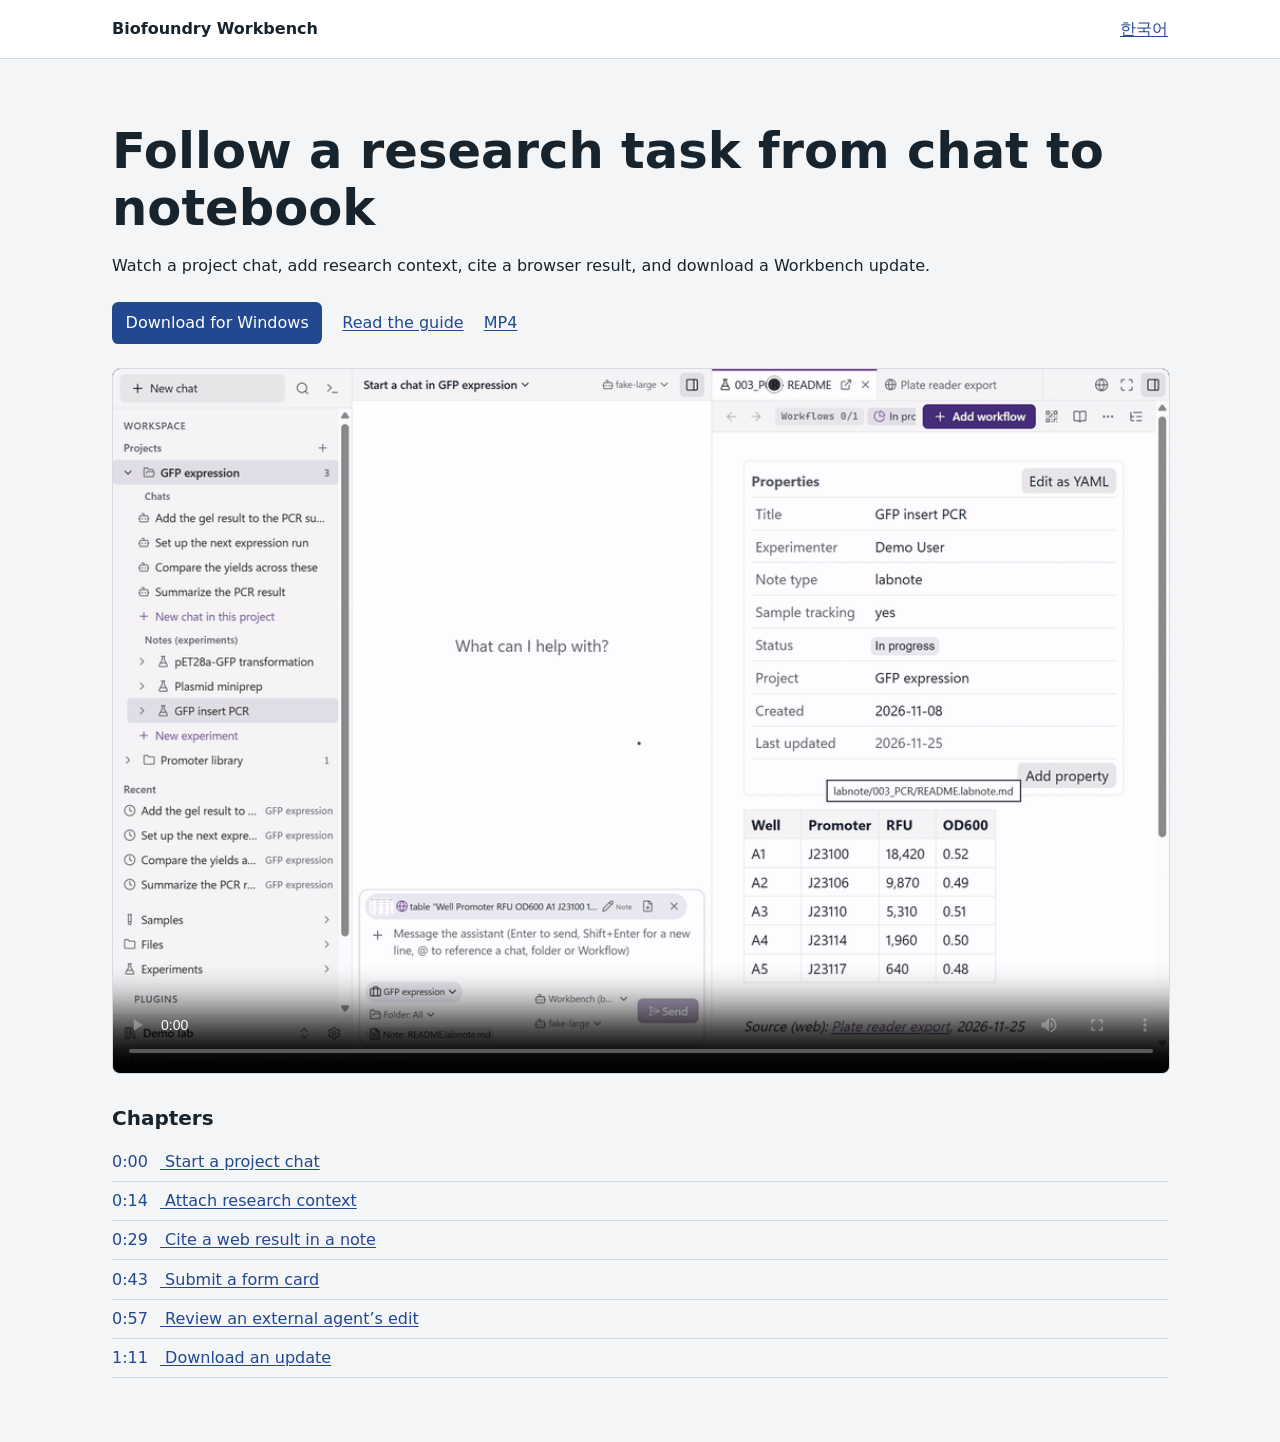
==== index.html @ 6b5b837b "Publish bilingual Workbench walkthroughs" ====
<!doctype html>
<html lang="en">
<head>
  <meta charset="utf-8">
  <meta name="viewport" content="width=device-width, initial-scale=1">
  <meta name="description" content="Watch a project chat, add research context, cite a browser result, and download a Workbench update.">
  <title>Follow a research task from chat to notebook · Biofoundry Workbench</title>
  <link rel="stylesheet" href="guide.css">
</head>
<body>
  <header><strong>Biofoundry Workbench</strong><a href="ko/" lang="ko">한국어</a></header>
  <main>
    <h1>Follow a research task from chat to notebook</h1>
    <p>Watch a project chat, add research context, cite a browser result, and download a Workbench update.</p>
    <nav aria-label="Biofoundry Workbench">
      <a class="download" href="https://github.com/sblabkribb/biofoundry-workbench/releases/latest">Download for Windows</a>
      <a href="https://github.com/sblabkribb/biofoundry-workbench/blob/main/README.md">Read the guide</a>
      <a href="docs/media/research-workflow.en.mp4">MP4</a>
    </nav>
    <video controls playsinline preload="metadata" poster="docs/images/en/project-chat-note-tab.png" width="1000" height="668">
      <source src="docs/media/research-workflow.en.mp4" type="video/mp4">
    </video>
    <h2>Chapters</h2>
    <ol>
      <li><a href="docs/media/research-workflow.en.mp4#t=0"><span>0:00</span> Start a project chat</a></li>
      <li><a href="docs/media/research-workflow.en.mp4#t=14.5"><span>0:14</span> Attach research context</a></li>
      <li><a href="docs/media/research-workflow.en.mp4#t=29"><span>0:29</span> Cite a web result in a note</a></li>
      <li><a href="docs/media/research-workflow.en.mp4#t=43.5"><span>0:43</span> Submit a form card</a></li>
      <li><a href="docs/media/research-workflow.en.mp4#t=56.66"><span>0:57</span> Review an external agent’s edit</a></li>
      <li><a href="docs/media/research-workflow.en.mp4#t=71.16"><span>1:11</span> Download an update</a></li>
    </ol>
  </main>
</body>
</html>
---- guide.css ----
:root {
  color-scheme: light;
  background: #f3f5f6;
  color: #17232d;
  font: 1em/1.6 system-ui, sans-serif;
}

body { margin: 0; }

header {
  display: flex;
  justify-content: space-between;
  gap: 1rem;
  padding: 1rem max(1.25rem, calc((100vw - 66rem) / 2));
  background: #fff;
  border-bottom: 1px solid #d5dce1;
}

main {
  max-width: 66rem;
  padding: clamp(1.5rem, 5vw, 4rem) 1.25rem;
  margin: 0 auto;
}

h1 { font-size: clamp(1.8rem, 5vw, 3.1rem); line-height: 1.15; margin: 0; }
h2 { font-size: 1.25rem; margin: 1.75rem 0 0.5rem; }
a { color: #224890; text-underline-offset: 0.15em; }
a:focus-visible { outline: 2px solid #224890; outline-offset: 4px; }

nav {
  display: flex;
  flex-wrap: wrap;
  align-items: center;
  gap: 0.75rem 1.25rem;
  margin: 1.5rem 0;
}

.download {
  background: #224890;
  color: #fff;
  border-radius: 0.4rem;
  padding: 0.5rem 0.85rem;
  text-decoration: none;
}

video {
  display: block;
  width: 100%;
  height: auto;
  border: 1px solid #d5dce1;
  border-radius: 0.5rem;
  background: #17232d;
}

ol { list-style: none; margin: 0; padding: 0; }
li { border-bottom: 1px solid #d5dce1; }
li a { display: block; padding: 0.4rem 0; }
li span { display: inline-block; min-width: 3rem; font-variant-numeric: tabular-nums; }
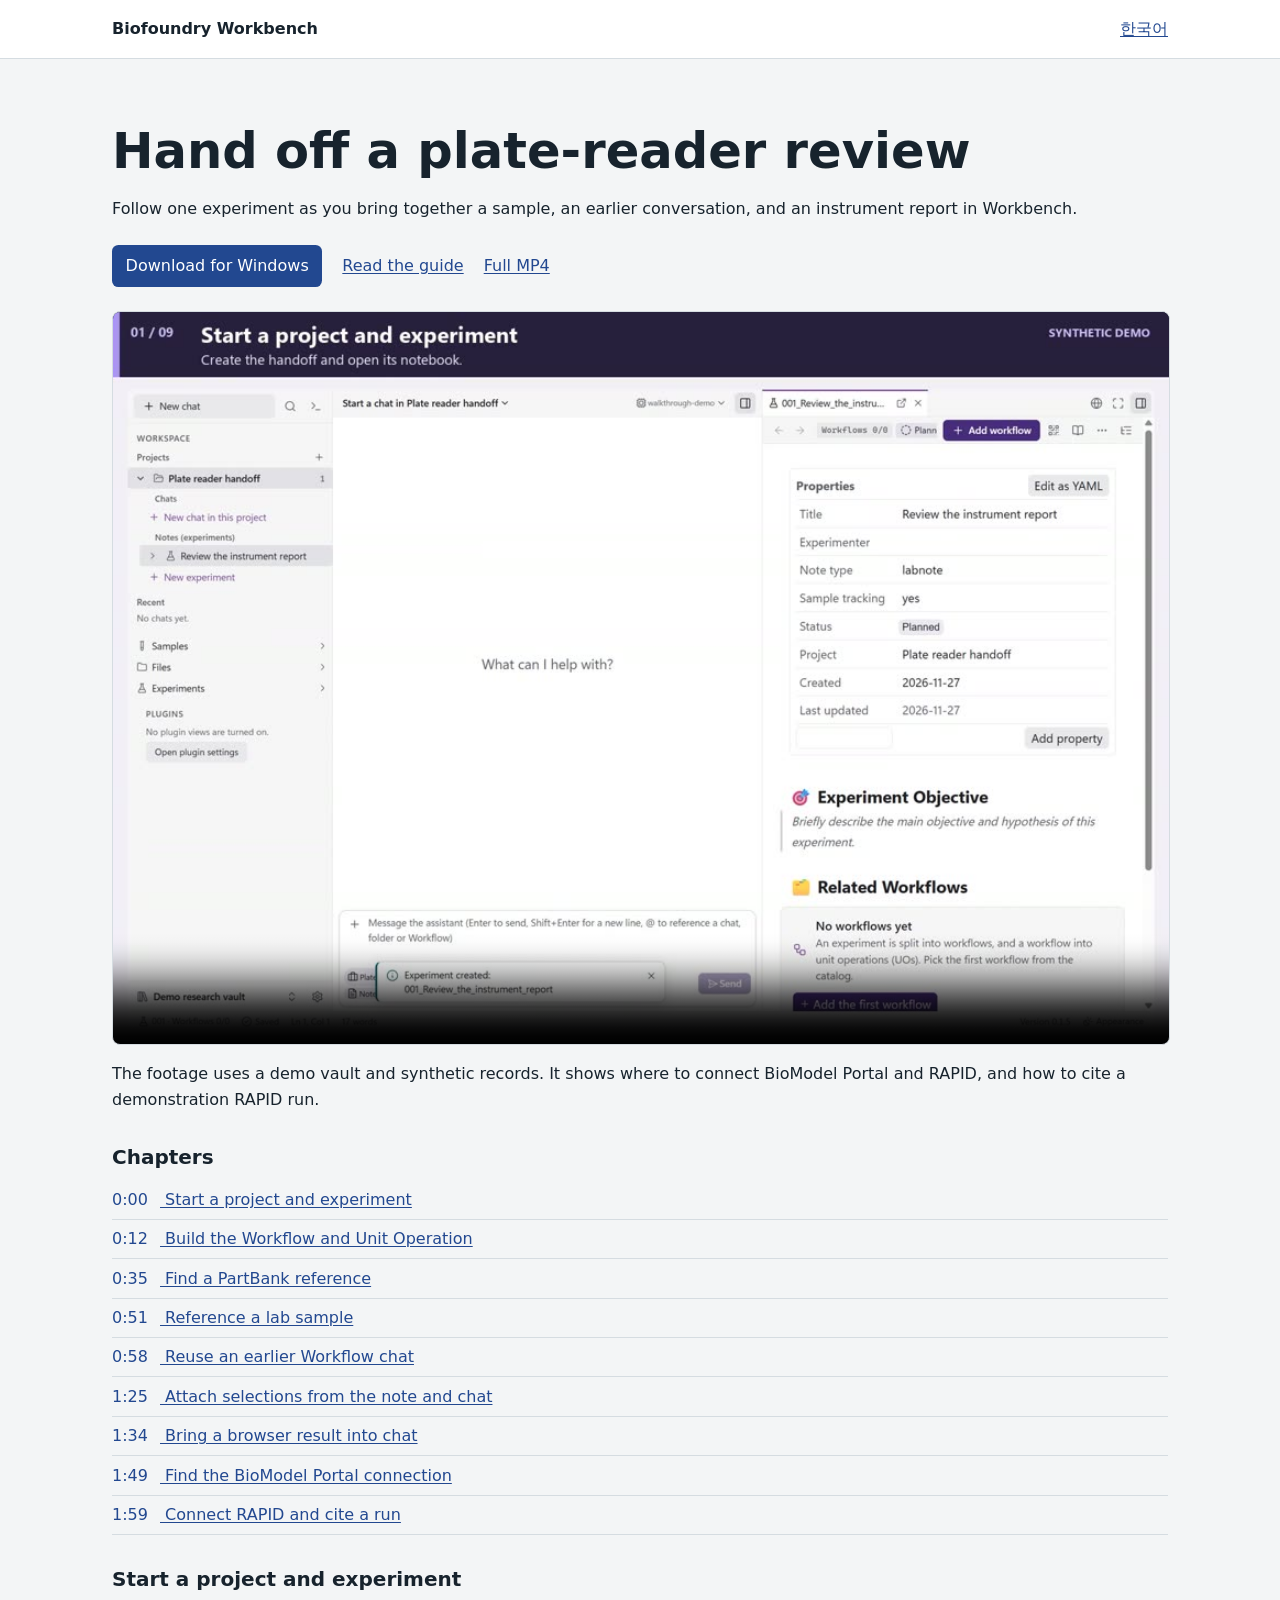
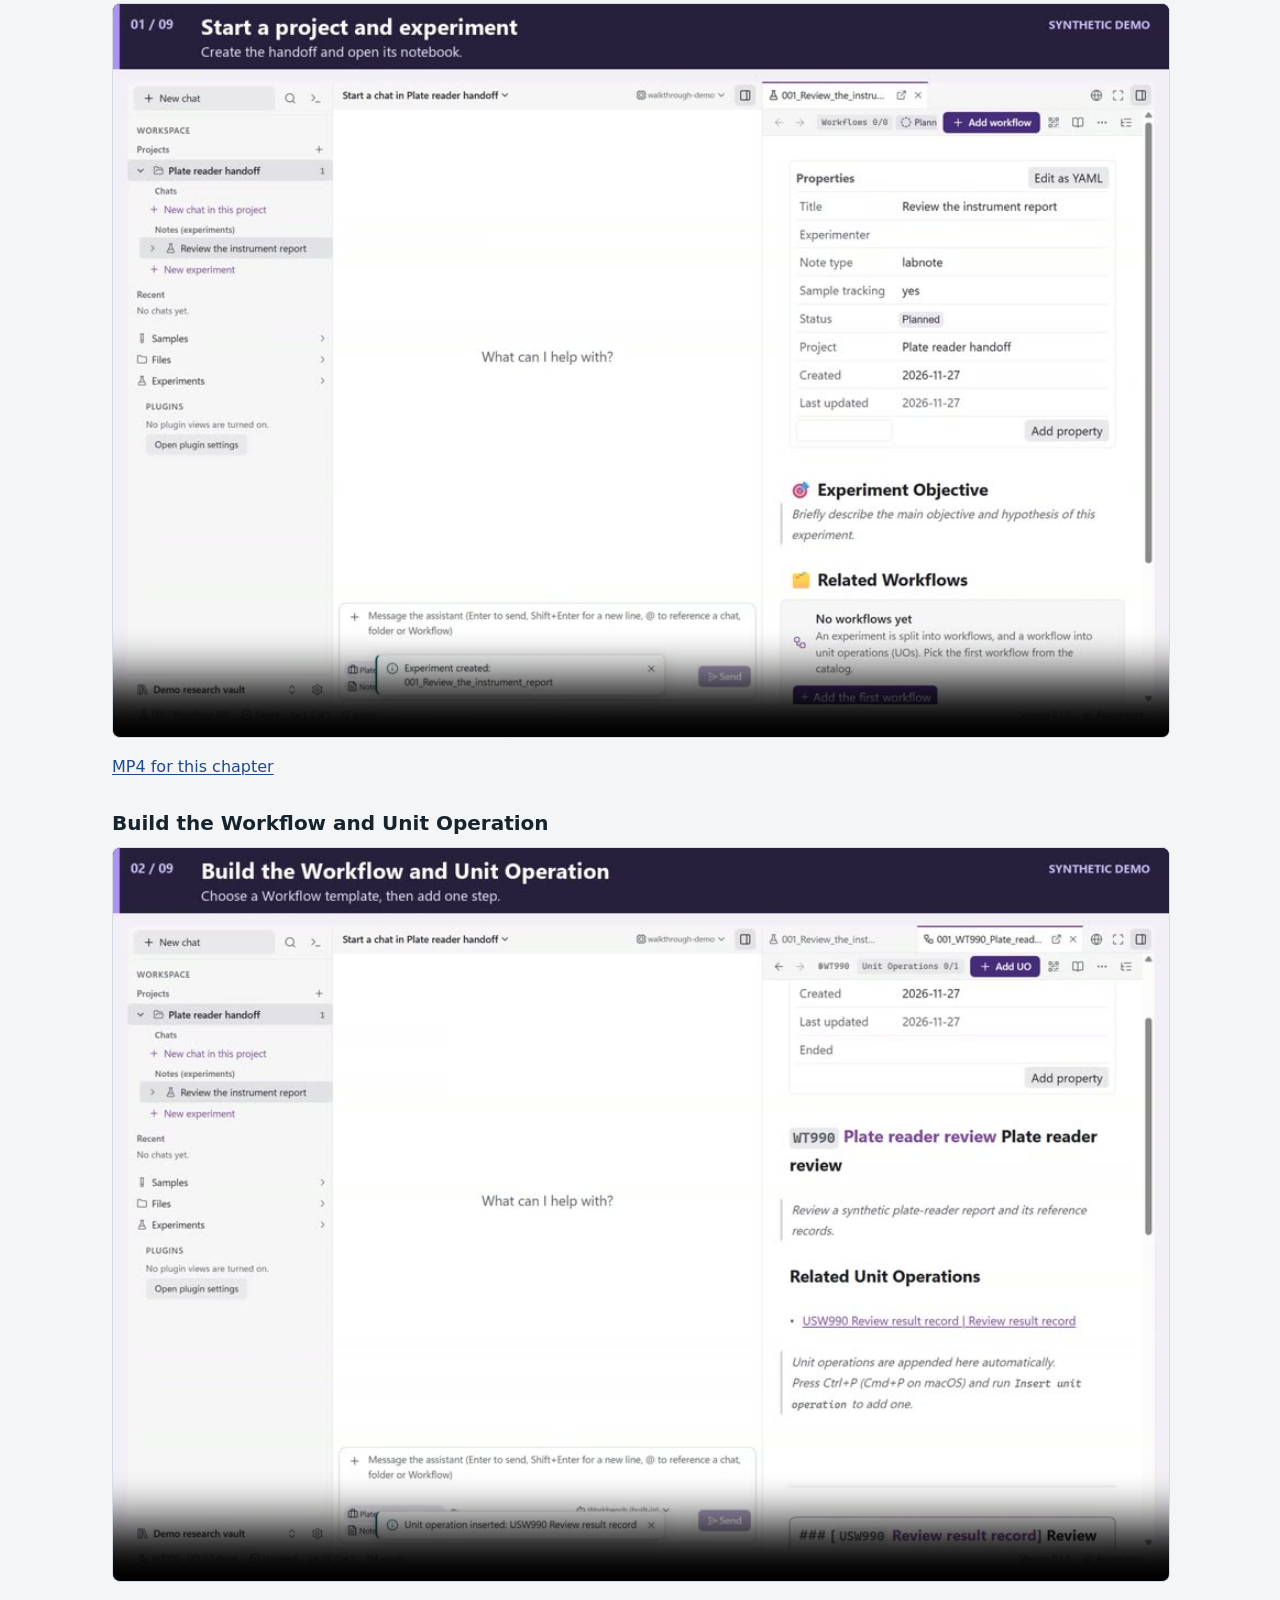
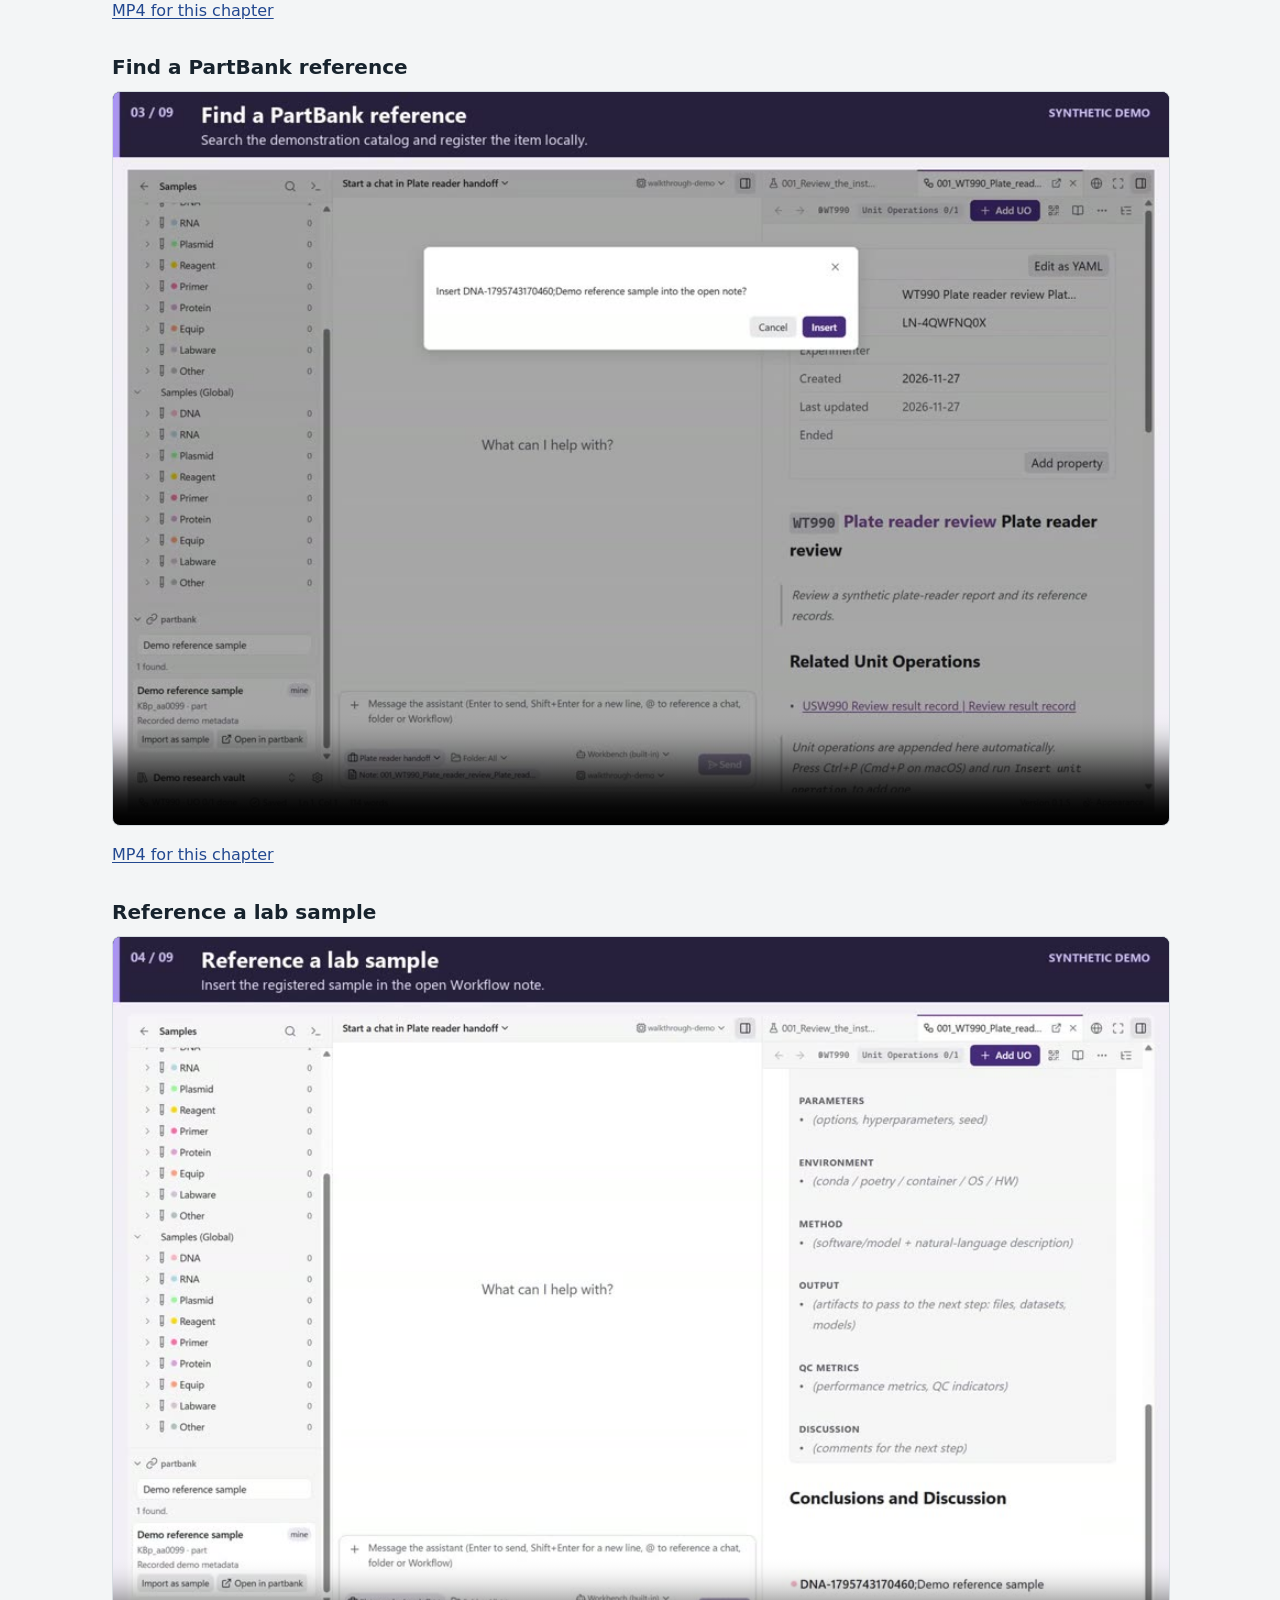
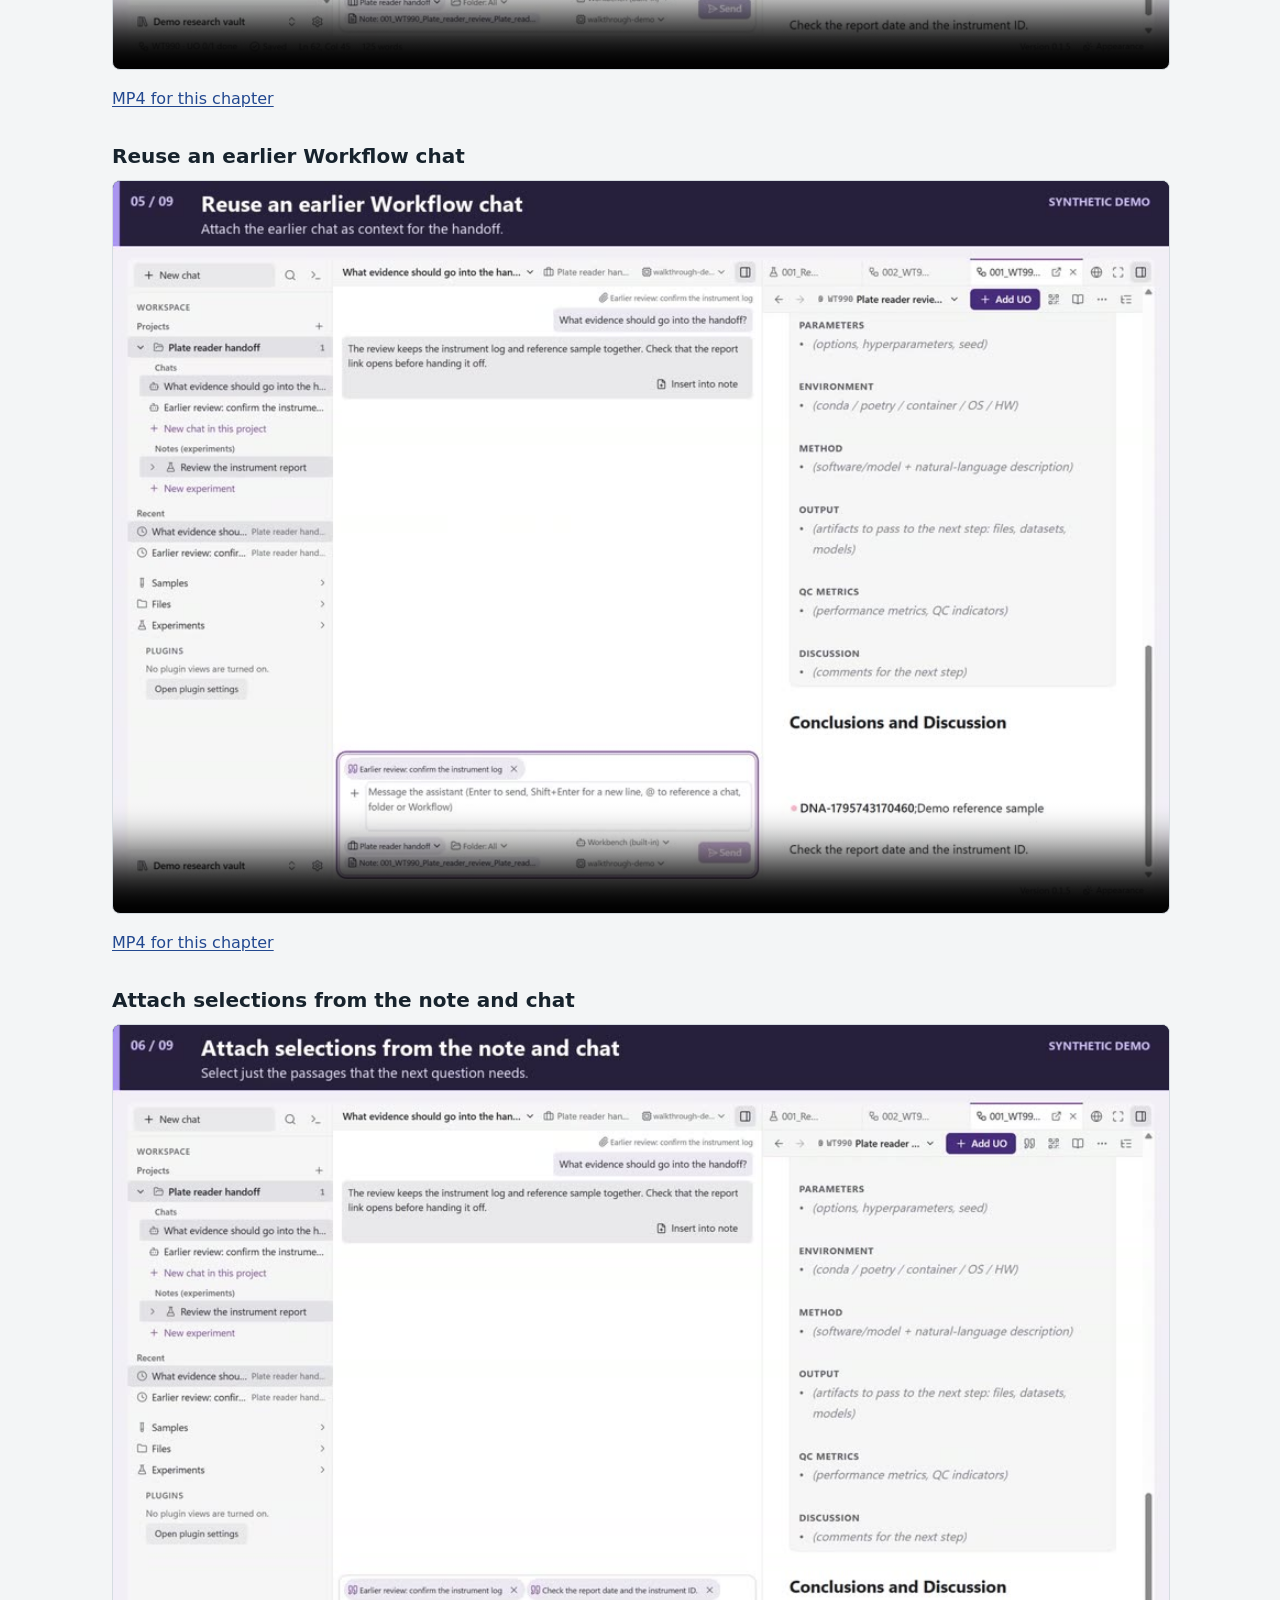
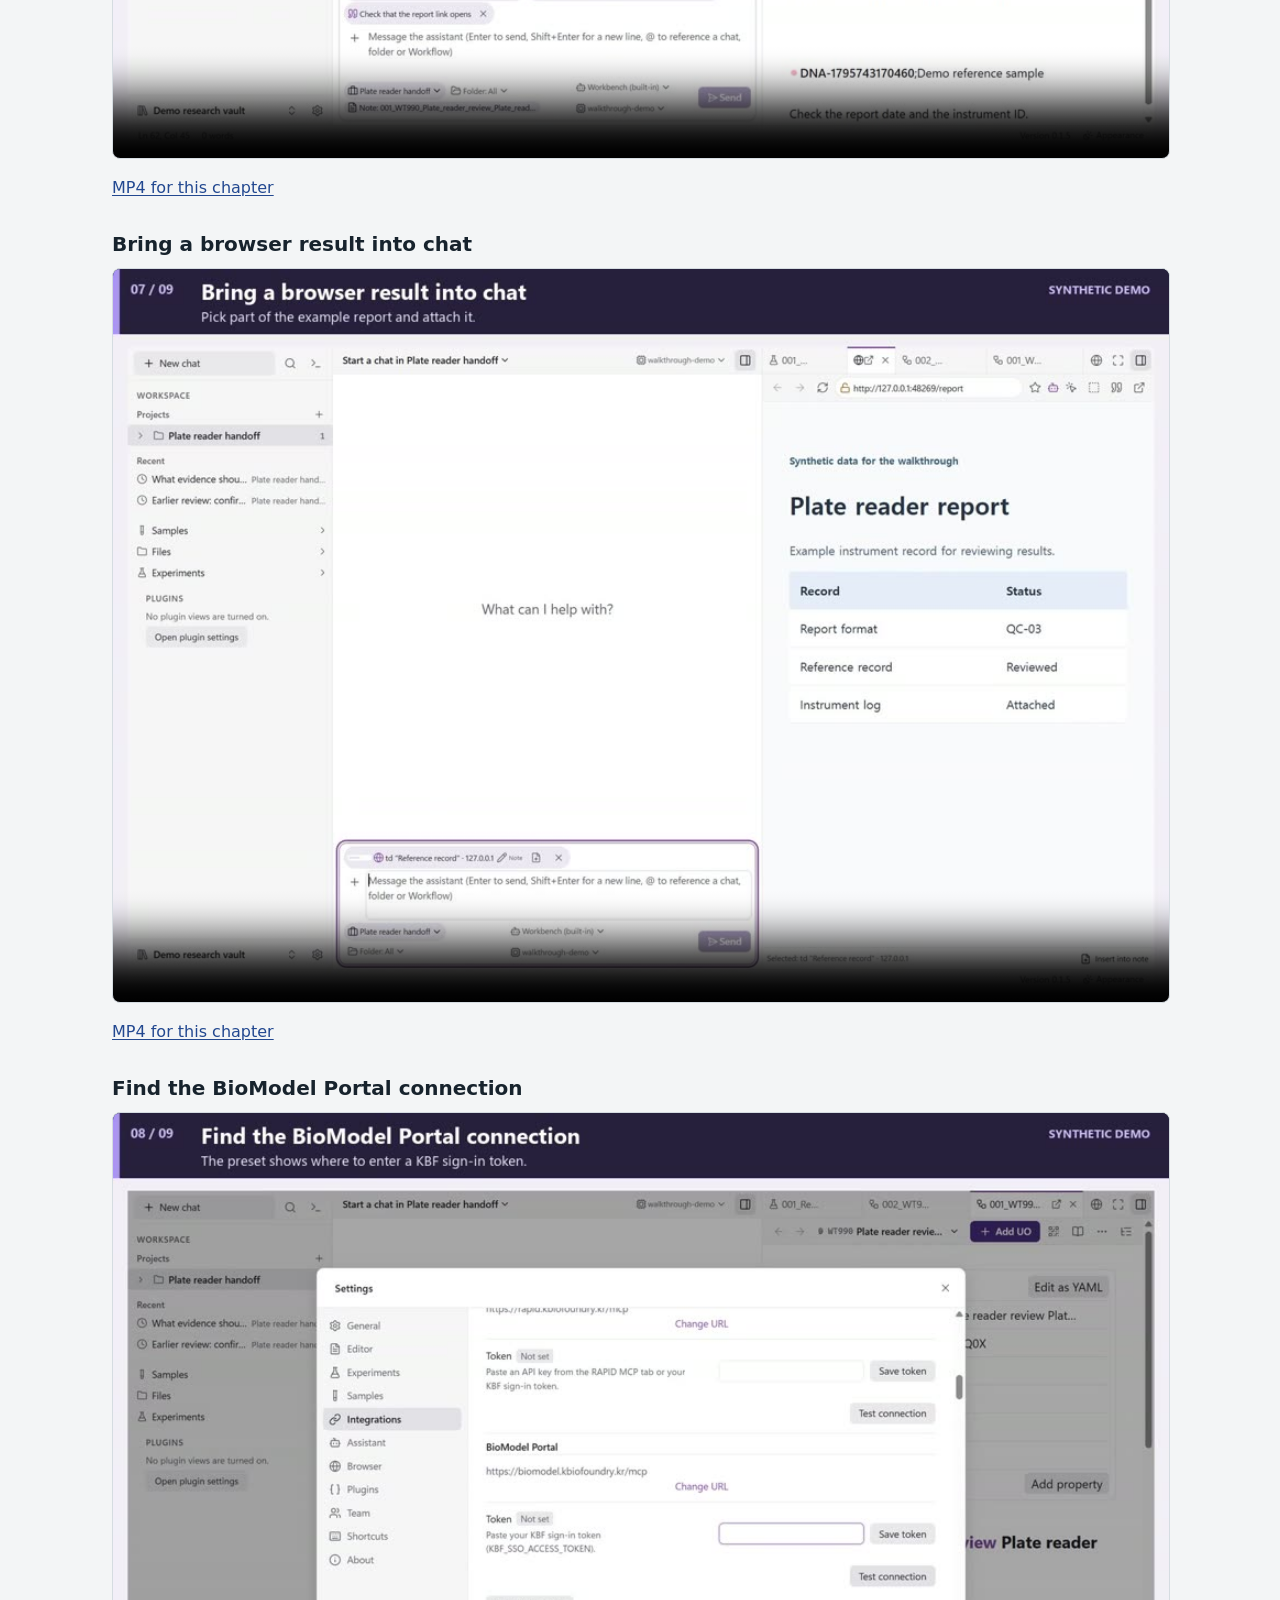
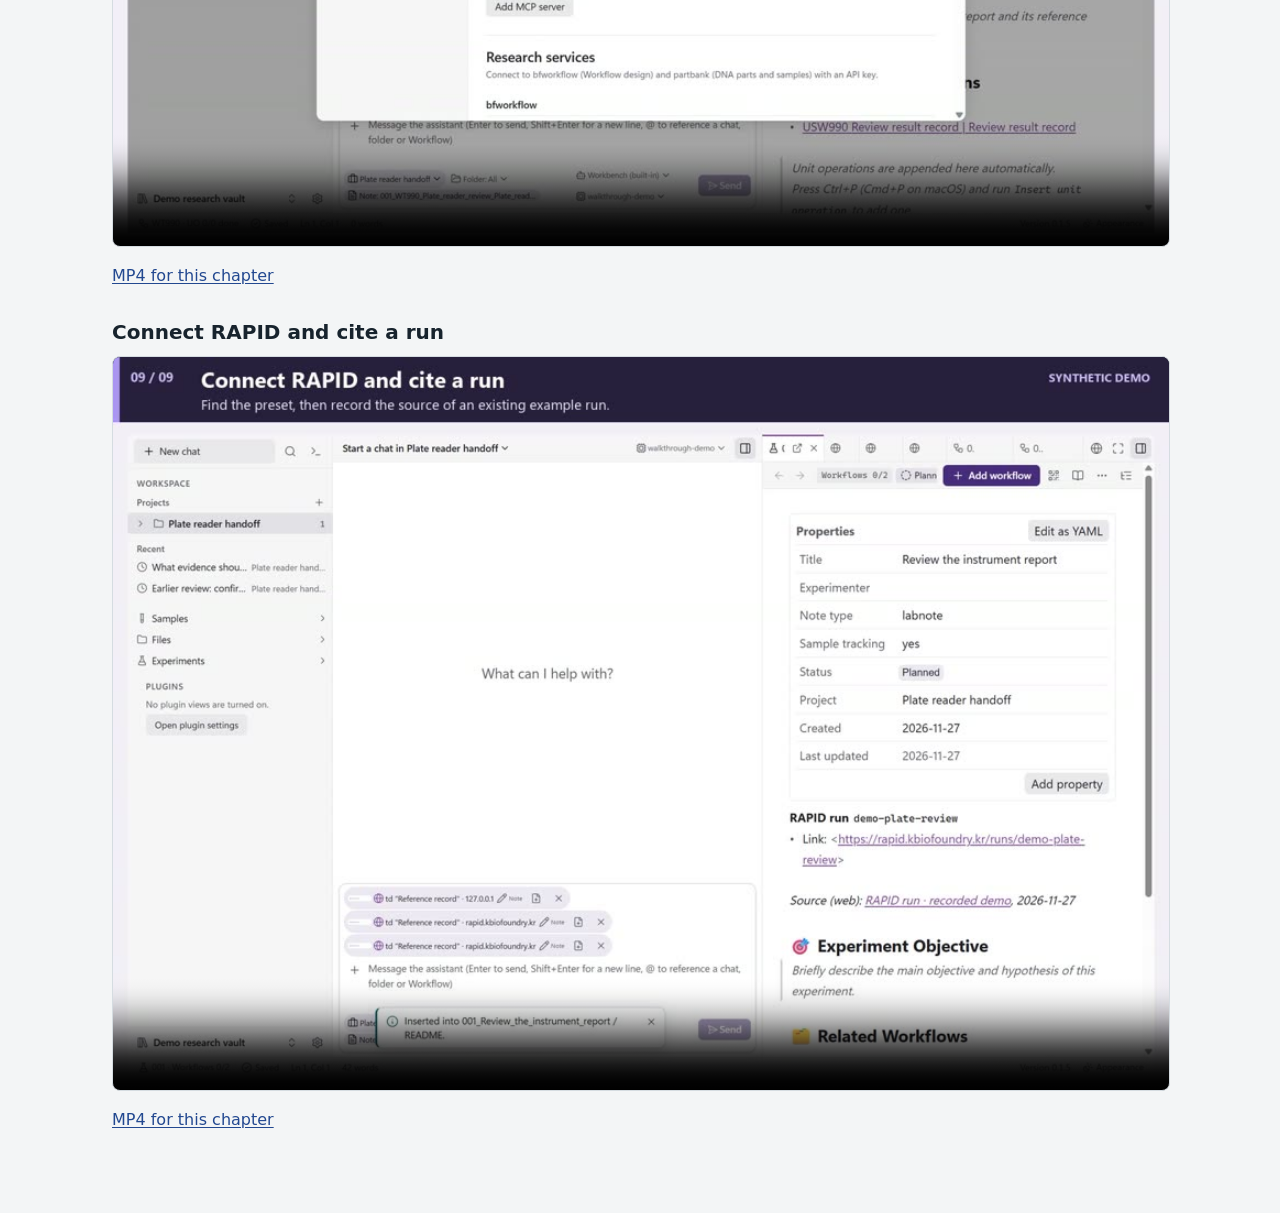
==== commit 3c7ad8d3: "Rewrite the Workbench guide as a bilingual video walkthrough" ====
--- a/index.html
+++ b/index.html
@@ -3,32 +3,99 @@
 <head>
   <meta charset="utf-8">
   <meta name="viewport" content="width=device-width, initial-scale=1">
-  <meta name="description" content="Watch a project chat, add research context, cite a browser result, and download a Workbench update.">
-  <title>Follow a research task from chat to notebook · Biofoundry Workbench</title>
+  <meta name="description" content="Follow one experiment as you bring together a sample, an earlier conversation, and an instrument report in Workbench.">
+  <title>Hand off a plate-reader review · Biofoundry Workbench</title>
   <link rel="stylesheet" href="guide.css">
 </head>
 <body>
   <header><strong>Biofoundry Workbench</strong><a href="ko/" lang="ko">한국어</a></header>
   <main>
-    <h1>Follow a research task from chat to notebook</h1>
-    <p>Watch a project chat, add research context, cite a browser result, and download a Workbench update.</p>
+    <h1>Hand off a plate-reader review</h1>
+    <p>Follow one experiment as you bring together a sample, an earlier conversation, and an instrument report in Workbench.</p>
     <nav aria-label="Biofoundry Workbench">
       <a class="download" href="https://github.com/sblabkribb/biofoundry-workbench/releases/latest">Download for Windows</a>
       <a href="https://github.com/sblabkribb/biofoundry-workbench/blob/main/README.md">Read the guide</a>
-      <a href="docs/media/research-workflow.en.mp4">MP4</a>
+      <a href="docs/media/walkthrough/en/walkthrough.mp4">Full MP4</a>
     </nav>
-    <video controls playsinline preload="metadata" poster="docs/images/en/project-chat-note-tab.png" width="1000" height="668">
-      <source src="docs/media/research-workflow.en.mp4" type="video/mp4">
+    <video controls playsinline preload="metadata" poster="docs/media/walkthrough/en/01-project.jpg" width="1440" height="1000" aria-label="Hand off a plate-reader review">
+      <source src="docs/media/walkthrough/en/walkthrough.mp4" type="video/mp4">
     </video>
+    <p>The footage uses a demo vault and synthetic records. It shows where to connect BioModel Portal and RAPID, and how to cite a demonstration RAPID run.</p>
     <h2>Chapters</h2>
     <ol>
-      <li><a href="docs/media/research-workflow.en.mp4#t=0"><span>0:00</span> Start a project chat</a></li>
-      <li><a href="docs/media/research-workflow.en.mp4#t=14.5"><span>0:14</span> Attach research context</a></li>
-      <li><a href="docs/media/research-workflow.en.mp4#t=29"><span>0:29</span> Cite a web result in a note</a></li>
-      <li><a href="docs/media/research-workflow.en.mp4#t=43.5"><span>0:43</span> Submit a form card</a></li>
-      <li><a href="docs/media/research-workflow.en.mp4#t=56.66"><span>0:57</span> Review an external agent’s edit</a></li>
-      <li><a href="docs/media/research-workflow.en.mp4#t=71.16"><span>1:11</span> Download an update</a></li>
+      <li><a href="#project"><span>0:00</span> Start a project and experiment</a></li>
+      <li><a href="#workflow"><span>0:12</span> Build the Workflow and Unit Operation</a></li>
+      <li><a href="#partbank"><span>0:35</span> Find a PartBank reference</a></li>
+      <li><a href="#sample"><span>0:51</span> Reference a lab sample</a></li>
+      <li><a href="#reuse"><span>0:58</span> Reuse an earlier Workflow chat</a></li>
+      <li><a href="#selection"><span>1:25</span> Attach selections from the note and chat</a></li>
+      <li><a href="#browser"><span>1:34</span> Bring a browser result into chat</a></li>
+      <li><a href="#biomodel"><span>1:49</span> Find the BioModel Portal connection</a></li>
+      <li><a href="#rapid"><span>1:59</span> Connect RAPID and cite a run</a></li>
     </ol>
+    <section class="chapter" id="project">
+      <h2>Start a project and experiment</h2>
+      <video controls playsinline preload="none" poster="docs/media/walkthrough/en/01-project.jpg" width="1440" height="1000" aria-label="Start a project and experiment">
+        <source src="docs/media/walkthrough/en/01-project.mp4" type="video/mp4">
+      </video>
+      <p><a href="docs/media/walkthrough/en/01-project.mp4">MP4 for this chapter</a></p>
+    </section>
+    <section class="chapter" id="workflow">
+      <h2>Build the Workflow and Unit Operation</h2>
+      <video controls playsinline preload="none" poster="docs/media/walkthrough/en/02-workflow.jpg" width="1440" height="1000" aria-label="Build the Workflow and Unit Operation">
+        <source src="docs/media/walkthrough/en/02-workflow.mp4" type="video/mp4">
+      </video>
+      <p><a href="docs/media/walkthrough/en/02-workflow.mp4">MP4 for this chapter</a></p>
+    </section>
+    <section class="chapter" id="partbank">
+      <h2>Find a PartBank reference</h2>
+      <video controls playsinline preload="none" poster="docs/media/walkthrough/en/03-partbank.jpg" width="1440" height="1000" aria-label="Find a PartBank reference">
+        <source src="docs/media/walkthrough/en/03-partbank.mp4" type="video/mp4">
+      </video>
+      <p><a href="docs/media/walkthrough/en/03-partbank.mp4">MP4 for this chapter</a></p>
+    </section>
+    <section class="chapter" id="sample">
+      <h2>Reference a lab sample</h2>
+      <video controls playsinline preload="none" poster="docs/media/walkthrough/en/04-sample.jpg" width="1440" height="1000" aria-label="Reference a lab sample">
+        <source src="docs/media/walkthrough/en/04-sample.mp4" type="video/mp4">
+      </video>
+      <p><a href="docs/media/walkthrough/en/04-sample.mp4">MP4 for this chapter</a></p>
+    </section>
+    <section class="chapter" id="reuse">
+      <h2>Reuse an earlier Workflow chat</h2>
+      <video controls playsinline preload="none" poster="docs/media/walkthrough/en/05-reuse.jpg" width="1440" height="1000" aria-label="Reuse an earlier Workflow chat">
+        <source src="docs/media/walkthrough/en/05-reuse.mp4" type="video/mp4">
+      </video>
+      <p><a href="docs/media/walkthrough/en/05-reuse.mp4">MP4 for this chapter</a></p>
+    </section>
+    <section class="chapter" id="selection">
+      <h2>Attach selections from the note and chat</h2>
+      <video controls playsinline preload="none" poster="docs/media/walkthrough/en/06-selection.jpg" width="1440" height="1000" aria-label="Attach selections from the note and chat">
+        <source src="docs/media/walkthrough/en/06-selection.mp4" type="video/mp4">
+      </video>
+      <p><a href="docs/media/walkthrough/en/06-selection.mp4">MP4 for this chapter</a></p>
+    </section>
+    <section class="chapter" id="browser">
+      <h2>Bring a browser result into chat</h2>
+      <video controls playsinline preload="none" poster="docs/media/walkthrough/en/07-browser.jpg" width="1440" height="1000" aria-label="Bring a browser result into chat">
+        <source src="docs/media/walkthrough/en/07-browser.mp4" type="video/mp4">
+      </video>
+      <p><a href="docs/media/walkthrough/en/07-browser.mp4">MP4 for this chapter</a></p>
+    </section>
+    <section class="chapter" id="biomodel">
+      <h2>Find the BioModel Portal connection</h2>
+      <video controls playsinline preload="none" poster="docs/media/walkthrough/en/08-biomodel.jpg" width="1440" height="1000" aria-label="Find the BioModel Portal connection">
+        <source src="docs/media/walkthrough/en/08-biomodel.mp4" type="video/mp4">
+      </video>
+      <p><a href="docs/media/walkthrough/en/08-biomodel.mp4">MP4 for this chapter</a></p>
+    </section>
+    <section class="chapter" id="rapid">
+      <h2>Connect RAPID and cite a run</h2>
+      <video controls playsinline preload="none" poster="docs/media/walkthrough/en/09-rapid.jpg" width="1440" height="1000" aria-label="Connect RAPID and cite a run">
+        <source src="docs/media/walkthrough/en/09-rapid.mp4" type="video/mp4">
+      </video>
+      <p><a href="docs/media/walkthrough/en/09-rapid.mp4">MP4 for this chapter</a></p>
+    </section>
   </main>
 </body>
 </html>
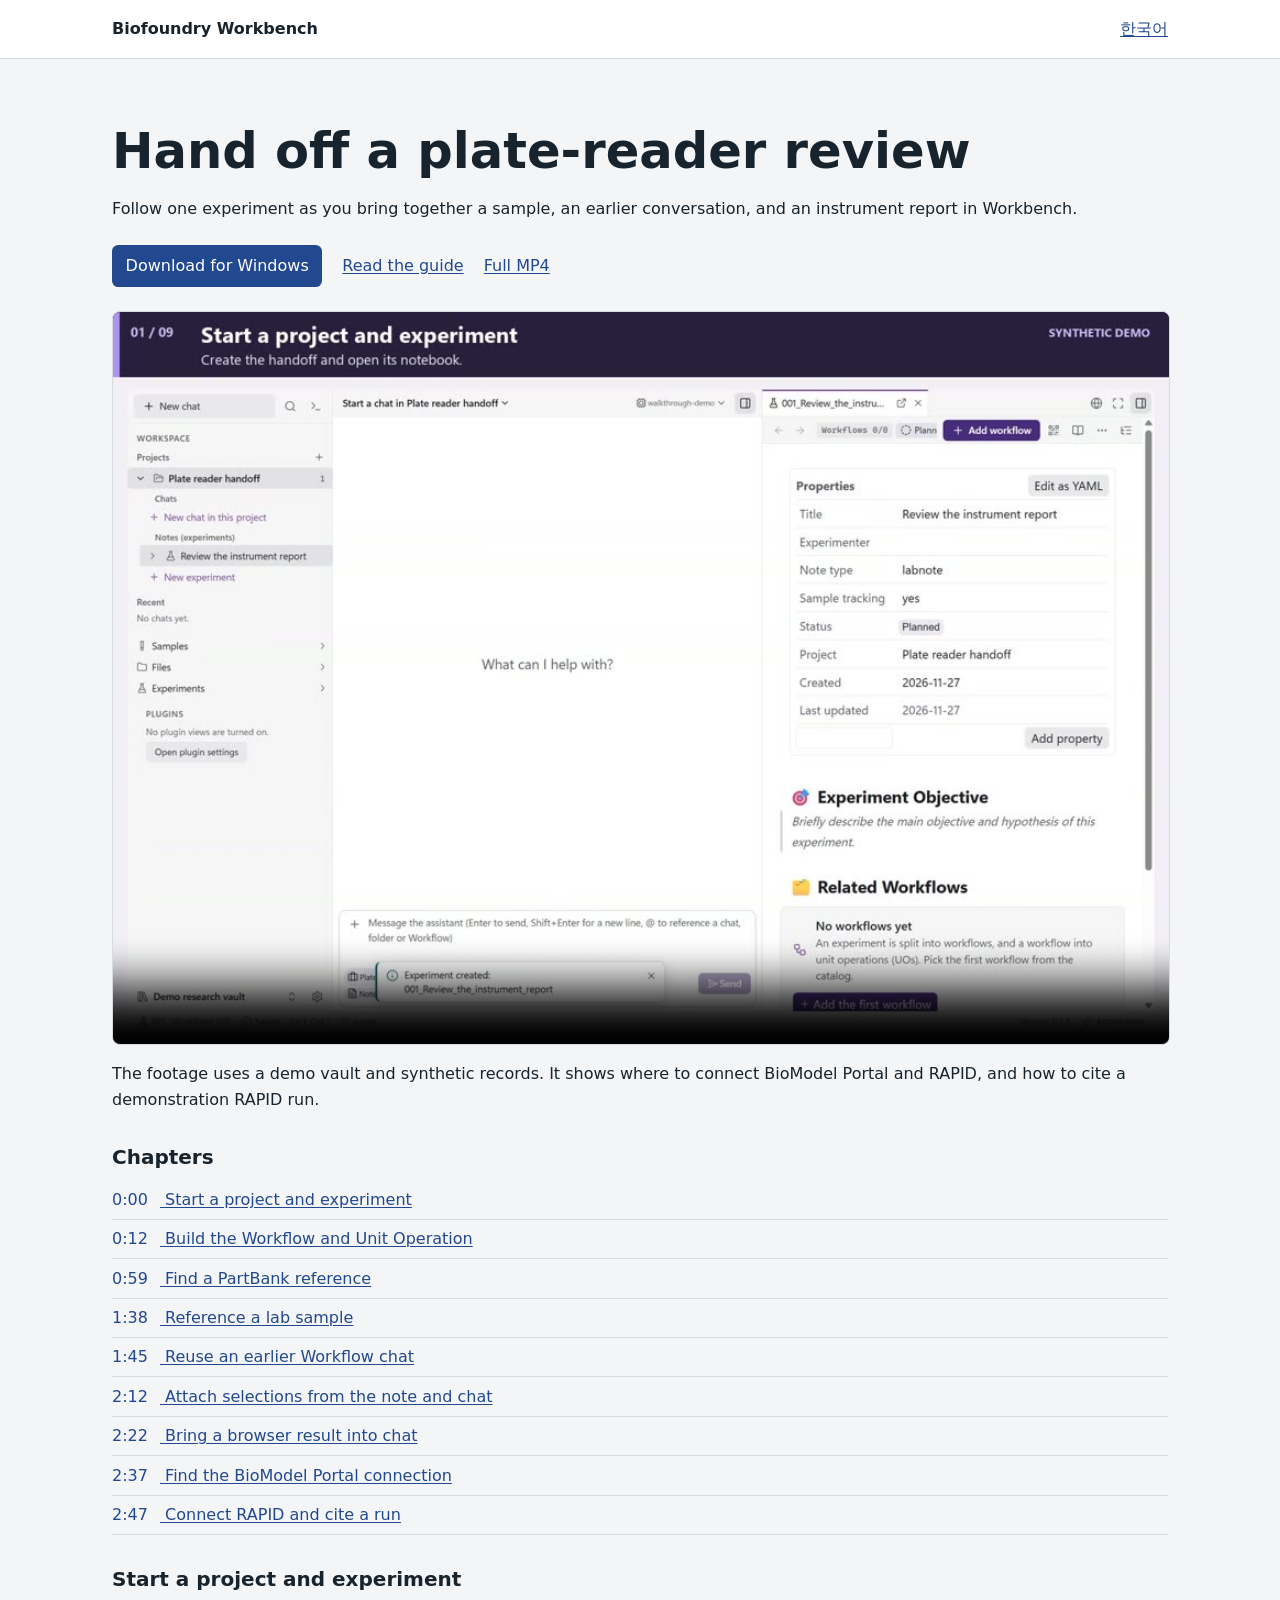
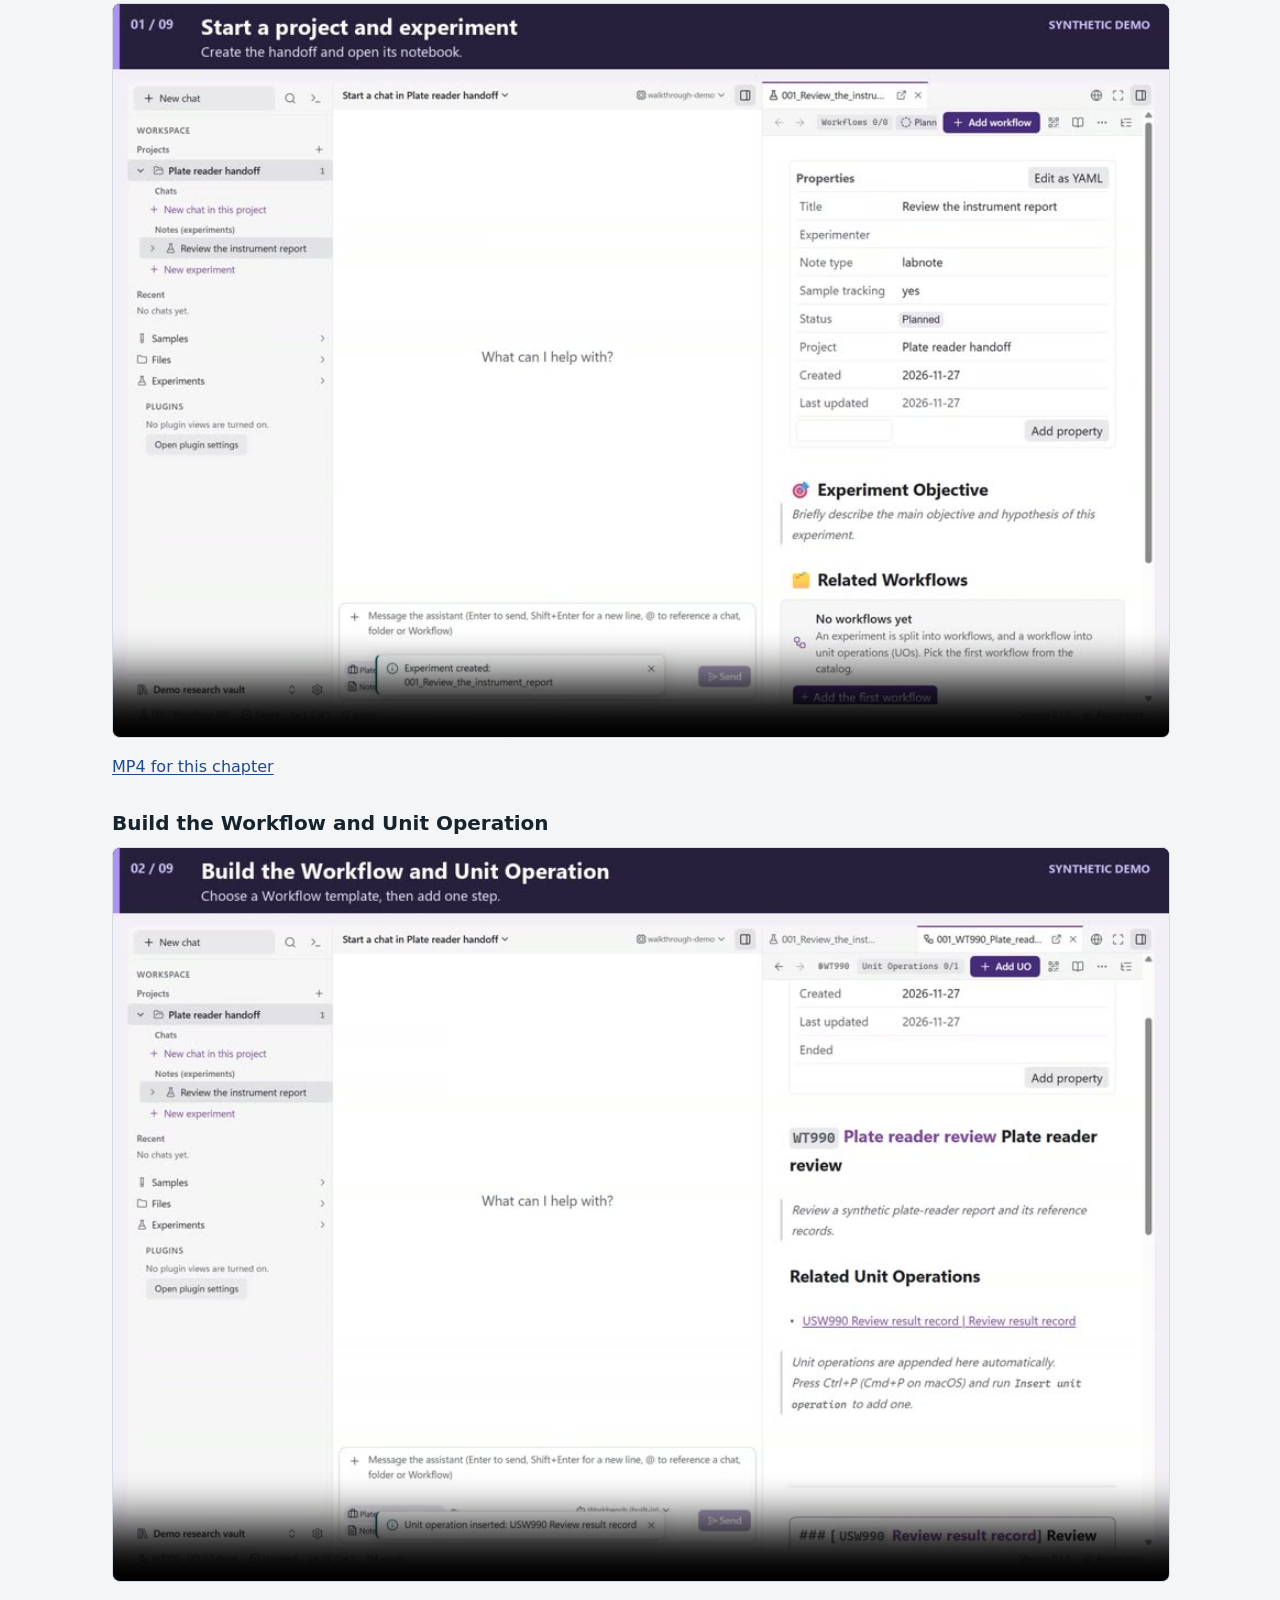
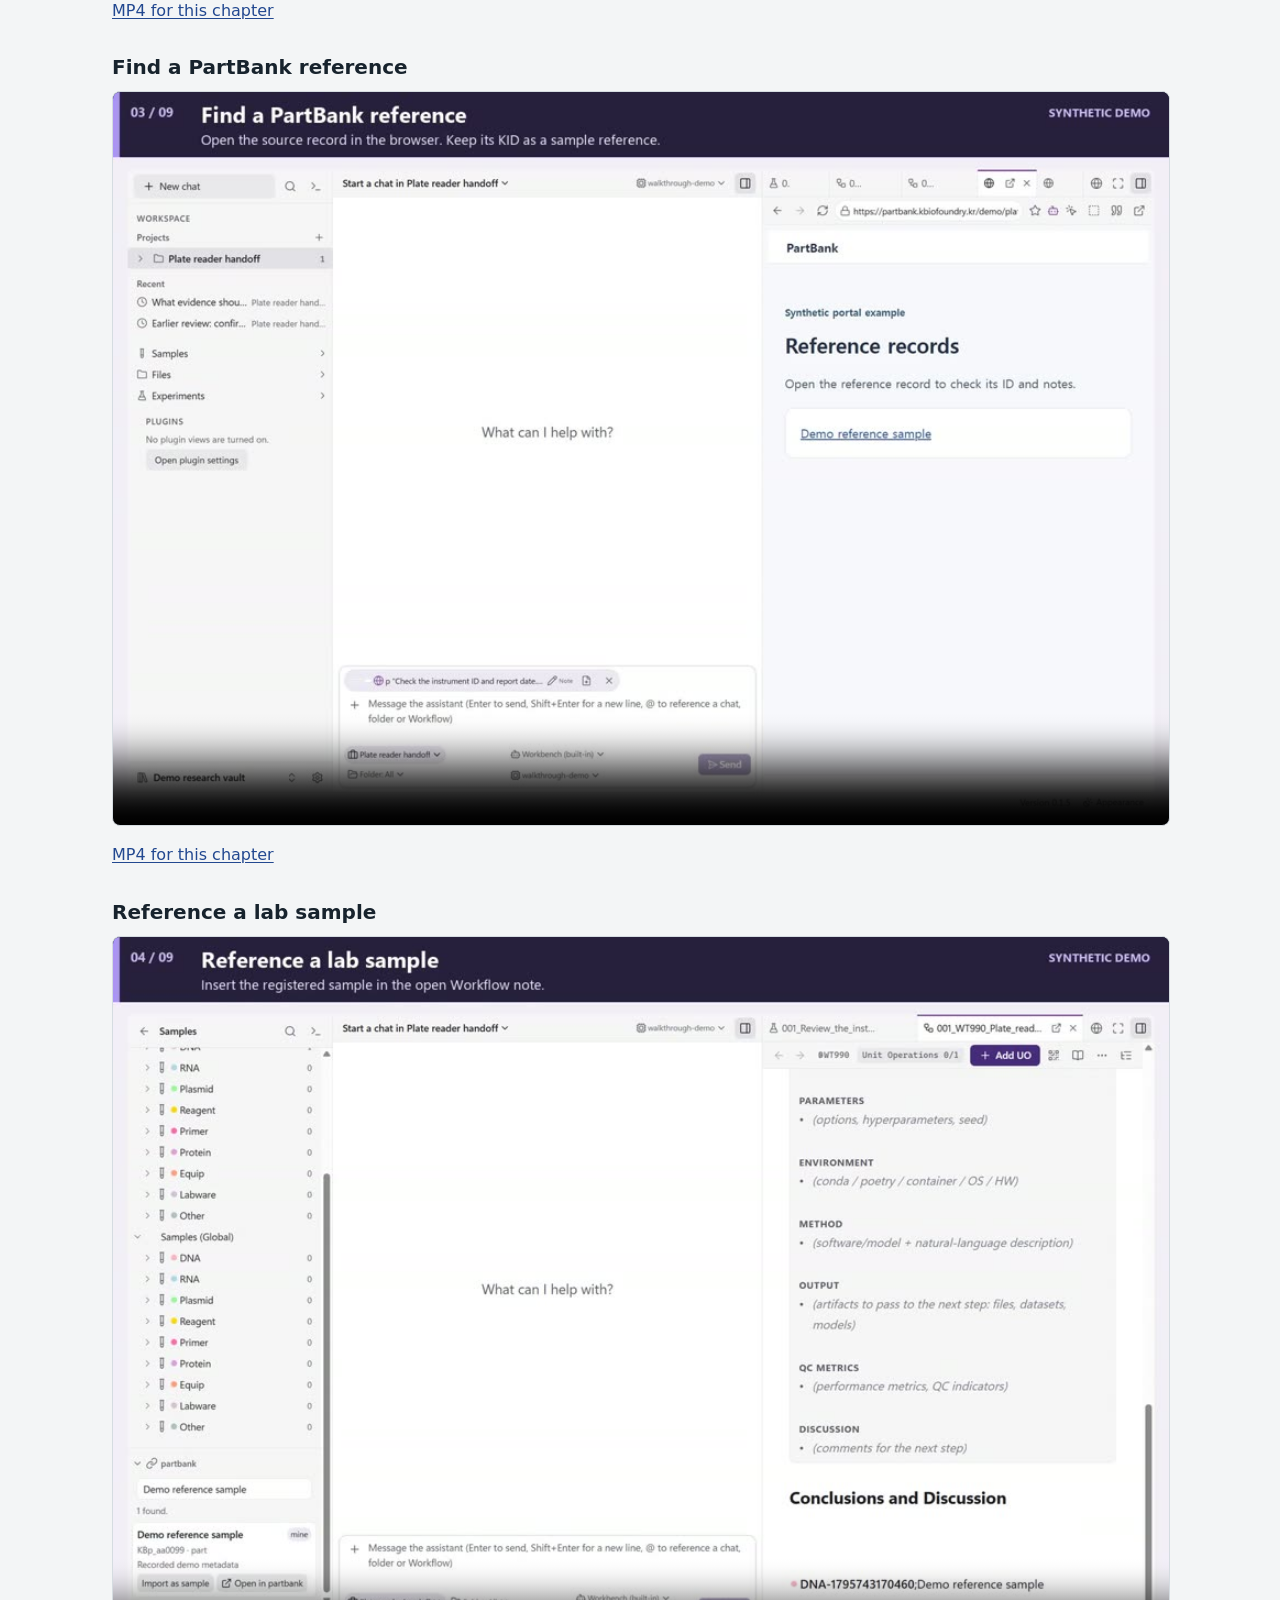
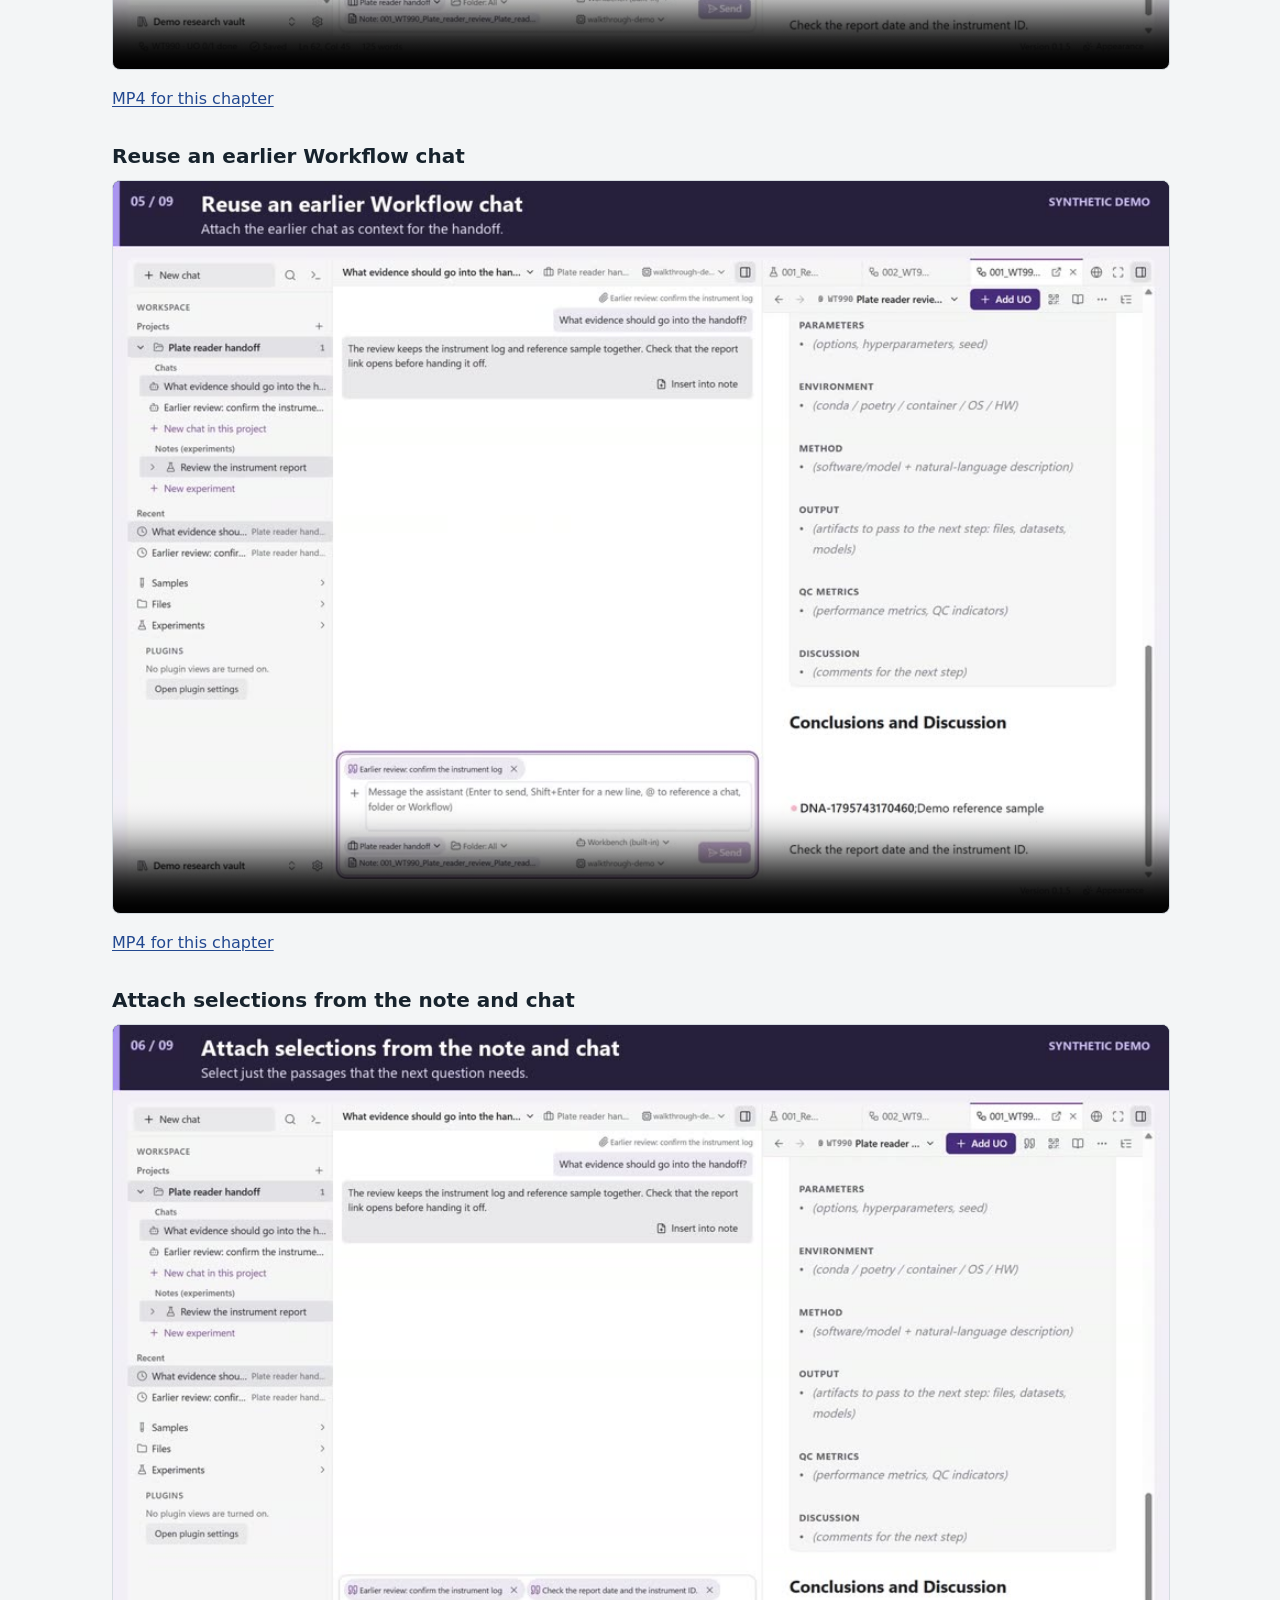
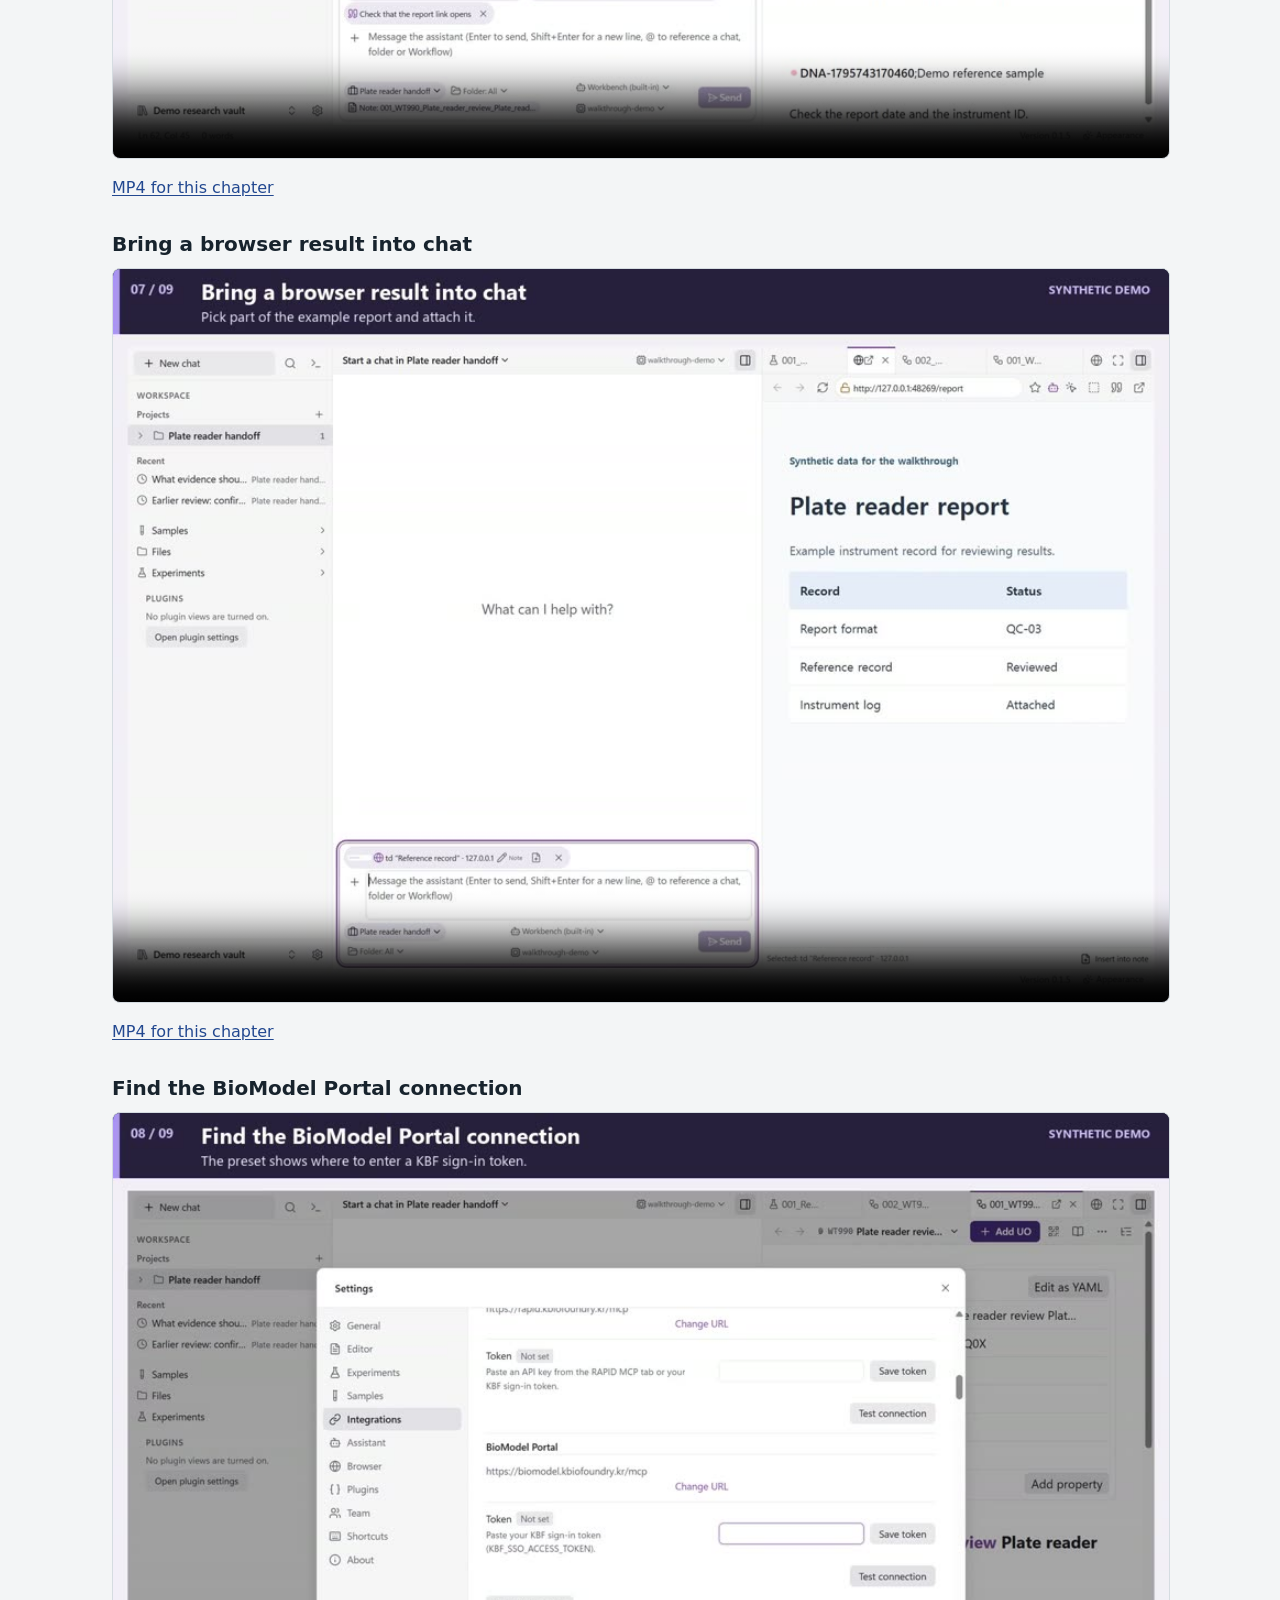
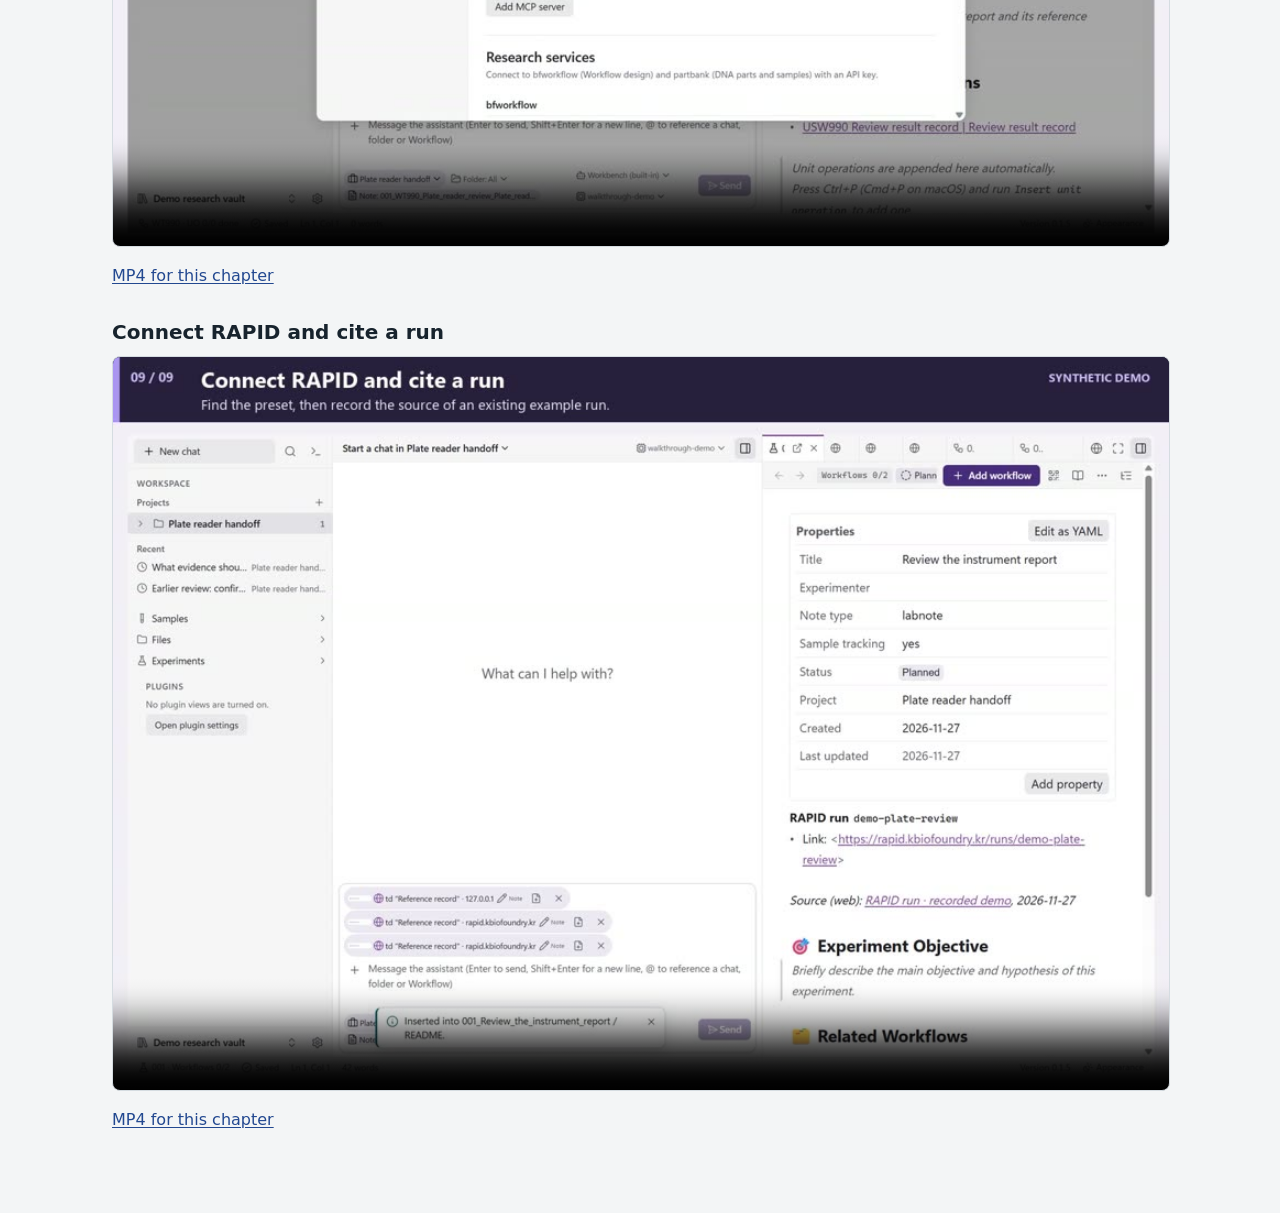
==== commit 8380ebbb: "Show PartBank and bfworkflow in the Workbench browser" ====
--- a/index.html
+++ b/index.html
@@ -25,13 +25,13 @@
     <ol>
       <li><a href="#project"><span>0:00</span> Start a project and experiment</a></li>
       <li><a href="#workflow"><span>0:12</span> Build the Workflow and Unit Operation</a></li>
-      <li><a href="#partbank"><span>0:35</span> Find a PartBank reference</a></li>
-      <li><a href="#sample"><span>0:51</span> Reference a lab sample</a></li>
-      <li><a href="#reuse"><span>0:58</span> Reuse an earlier Workflow chat</a></li>
-      <li><a href="#selection"><span>1:25</span> Attach selections from the note and chat</a></li>
-      <li><a href="#browser"><span>1:34</span> Bring a browser result into chat</a></li>
-      <li><a href="#biomodel"><span>1:49</span> Find the BioModel Portal connection</a></li>
-      <li><a href="#rapid"><span>1:59</span> Connect RAPID and cite a run</a></li>
+      <li><a href="#partbank"><span>0:59</span> Find a PartBank reference</a></li>
+      <li><a href="#sample"><span>1:38</span> Reference a lab sample</a></li>
+      <li><a href="#reuse"><span>1:45</span> Reuse an earlier Workflow chat</a></li>
+      <li><a href="#selection"><span>2:12</span> Attach selections from the note and chat</a></li>
+      <li><a href="#browser"><span>2:22</span> Bring a browser result into chat</a></li>
+      <li><a href="#biomodel"><span>2:37</span> Find the BioModel Portal connection</a></li>
+      <li><a href="#rapid"><span>2:47</span> Connect RAPID and cite a run</a></li>
     </ol>
     <section class="chapter" id="project">
       <h2>Start a project and experiment</h2>
